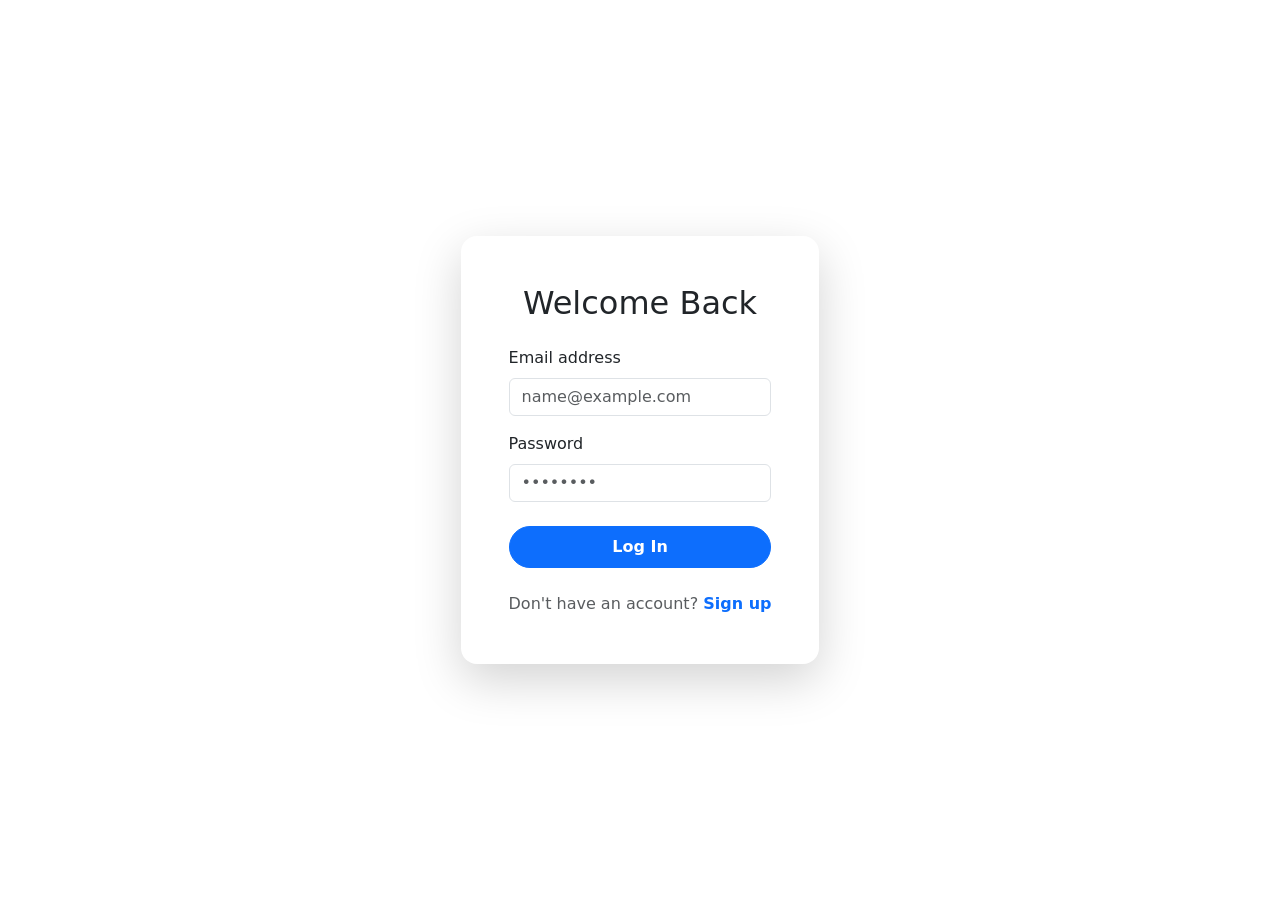
==== html/login.html @ 75d3c7a1 "Initial project upload" ====
<!DOCTYPE html>
<html lang="en">
<head>
    <meta charset="UTF-8">
    <meta name="viewport" content="width=device-width, initial-scale=1.0">
    <title>Login | User System</title>
    <!-- Bootstrap CSS -->
    <link href="https://cdn.jsdelivr.net/npm/bootstrap@5.3.0/dist/css/bootstrap.min.css" rel="stylesheet">
    <!-- Premium custom styling -->
    <link rel="stylesheet" href="css/style.css">
    <!-- Google Fonts -->
    <link href="https://fonts.googleapis.com/css2?family=Inter:wght@400;500;600;700&display=swap" rel="stylesheet">
</head>
<body class="d-flex align-items-center justify-content-center min-vh-100 dark-theme">

    <div class="glass-card shadow-lg p-5 rounded-4 auth-container">
        <h2 class="text-center mb-4 neon-text">Welcome Back</h2>
        <div id="alertBox" class="alert d-none"></div>

        <form id="loginForm">
            <div class="mb-3 input-group-custom">
                <label for="email" class="form-label">Email address</label>
                <input type="email" class="form-control premium-input" id="email" placeholder="name@example.com" required>
            </div>
            <div class="mb-4 input-group-custom">
                <label for="password" class="form-label">Password</label>
                <input type="password" class="form-control premium-input" id="password" placeholder="••••••••" required>
            </div>
            <button type="button" id="loginBtn" class="btn btn-primary w-100 gradient-btn rounded-pill glow-effect py-2 fw-semibold">Log In</button>
        </form>

        <div class="mt-4 text-center text-muted text-sm">
            Don't have an account? <a href="register.html" class="text-decoration-none accent-link fw-semibold">Sign up</a>
        </div>
    </div>

    <!-- JQuery -->
    <script src="https://code.jquery.com/jquery-3.6.0.min.js"></script>
    <script src="js/login.js"></script>
</body>
</html>
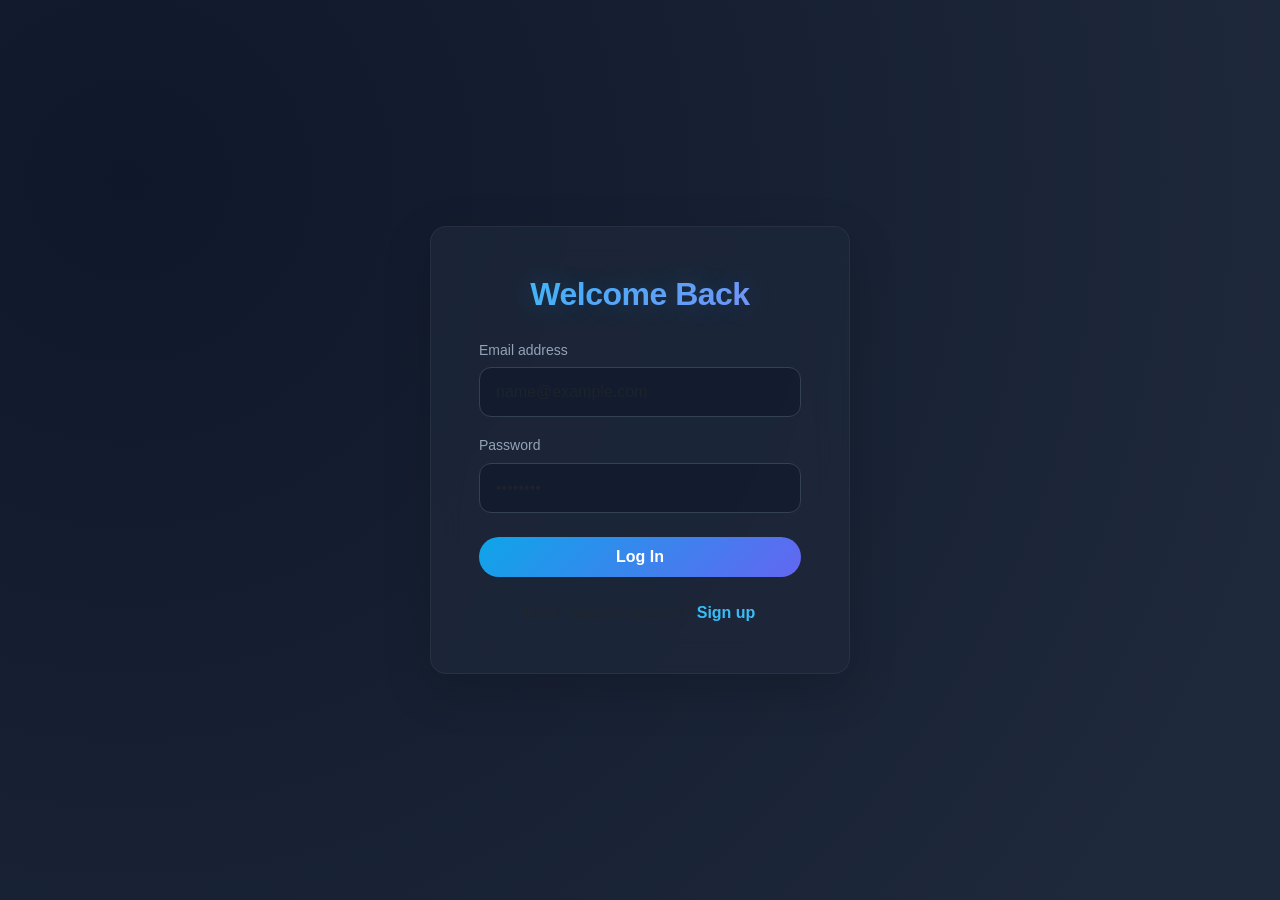
==== commit 1ca06730: "Ready for deployment 1" ====
--- a/html/login.html
+++ b/html/login.html
@@ -7,7 +7,7 @@
     <!-- Bootstrap CSS -->
     <link href="https://cdn.jsdelivr.net/npm/bootstrap@5.3.0/dist/css/bootstrap.min.css" rel="stylesheet">
     <!-- Premium custom styling -->
-    <link rel="stylesheet" href="css/style.css">
+    <link rel="stylesheet" href="../css/style.css">
     <!-- Google Fonts -->
     <link href="https://fonts.googleapis.com/css2?family=Inter:wght@400;500;600;700&display=swap" rel="stylesheet">
 </head>
@@ -36,6 +36,6 @@
 
     <!-- JQuery -->
     <script src="https://code.jquery.com/jquery-3.6.0.min.js"></script>
-    <script src="js/login.js"></script>
+    <script src="../js/login.js"></script>
 </body>
 </html>
--- a/css/style.css
+++ b/css/style.css
@@ -0,0 +1,106 @@
+/* Google Fonts */
+body {
+    font-family: 'Inter', sans-serif;
+    margin: 0;
+    padding: 0;
+    background-color: #0f172a;
+    background-image: radial-gradient(circle at 10% 20%, /* rgba(14, 21, 35, 1) */ #0f172a 0%, #1e293b 90%);
+    color: #e2e8f0;
+}
+
+/* Glassmorphism Cards */
+.glass-card {
+    background: rgba(30, 41, 59, 0.7);
+    backdrop-filter: blur(16px);
+    -webkit-backdrop-filter: blur(16px);
+    border: 1px solid rgba(255, 255, 255, 0.05);
+    box-shadow: 0 25px 50px -12px rgba(0, 0, 0, 0.5);
+}
+
+.auth-container {
+    width: 100%;
+    max-width: 420px;
+}
+
+.wide-container {
+    max-width: 700px;
+}
+
+/* Neon Text */
+.neon-text {
+    color: #fff;
+    font-weight: 700;
+    letter-spacing: -0.5px;
+    background: linear-gradient(135deg, #38bdf8 0%, #818cf8 100%);
+    -webkit-background-clip: text;
+    -webkit-text-fill-color: transparent;
+    text-shadow: 0 0 30px rgba(56, 189, 248, 0.2);
+}
+
+/* Premium Inputs */
+.premium-input {
+    background: rgba(15, 23, 42, 0.6) !important;
+    border: 1px solid #334155 !important;
+    color: #f8fafc !important;
+    border-radius: 12px;
+    padding: 0.75rem 1rem;
+    transition: all 0.3s ease;
+}
+
+.premium-input:focus {
+    background: rgba(15, 23, 42, 0.8) !important;
+    border-color: #38bdf8 !important;
+    box-shadow: 0 0 0 4px rgba(56, 189, 248, 0.1) !important;
+}
+
+.form-label {
+    color: #94a3b8;
+    font-size: 0.875rem;
+    font-weight: 500;
+    margin-bottom: 0.4rem;
+}
+
+/* Gradient Buttons */
+.gradient-btn {
+    background: linear-gradient(135deg, #0ea5e9 0%, #6366f1 100%);
+    border: none;
+    transition: all 0.3s ease;
+}
+
+.gradient-btn:hover {
+    background: linear-gradient(135deg, #0284c7 0%, #4f46e5 100%);
+    transform: translateY(-2px);
+    box-shadow: 0 10px 20px -10px rgba(99, 102, 241, 0.6);
+}
+
+.gradient-btn:active {
+    transform: translateY(0);
+}
+
+.accent-link {
+    color: #38bdf8;
+    transition: color 0.2s ease;
+}
+
+.accent-link:hover {
+    color: #7dd3fc;
+    text-decoration: underline !important;
+}
+
+/* Alerts custom styling */
+.alert {
+    border: none;
+    border-radius: 10px;
+    font-weight: 500;
+    font-size: 0.9rem;
+}
+.alert-danger {
+    background: rgba(239, 68, 68, 0.1);
+    color: #fca5a5;
+    border: 1px solid rgba(239, 68, 68, 0.2);
+}
+.alert-success {
+    background: rgba(34, 197, 94, 0.1);
+    color: #86efac;
+    border: 1px solid rgba(34, 197, 94, 0.2);
+}
